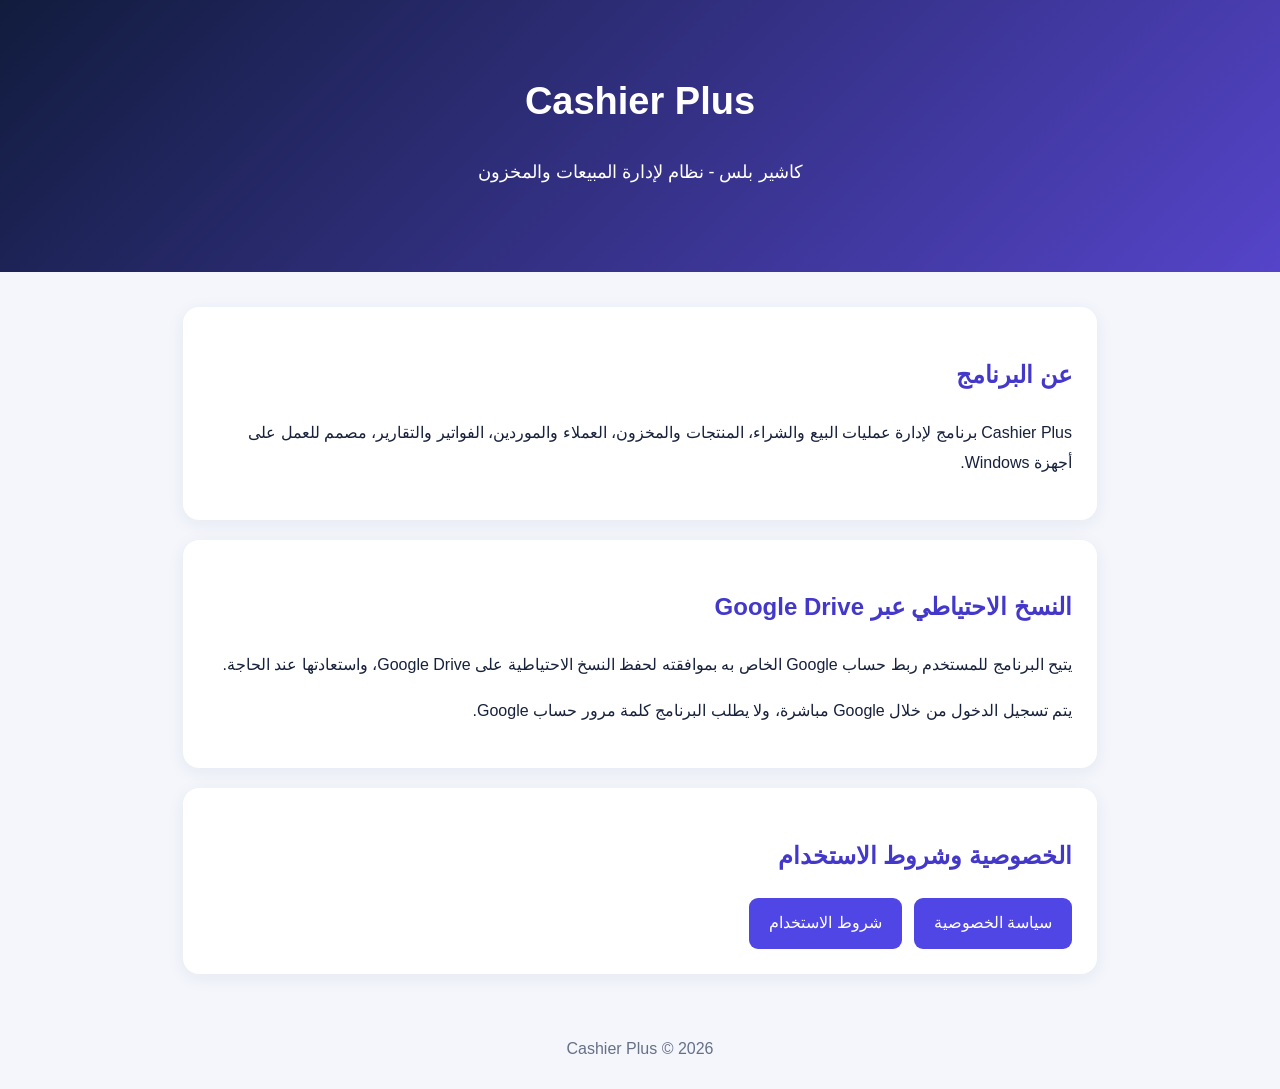
==== index.html @ 8d6c2226 "Create index.html" ====
<!DOCTYPE html>
<html lang="ar" dir="rtl">
<head>
  <meta charset="UTF-8">
  <meta name="viewport" content="width=device-width, initial-scale=1">
  <meta name="description" content="Cashier Plus - برنامج لإدارة المبيعات والمشتريات والمخزون">
  <title>Cashier Plus | كاشير بلس</title>
  <style>
    * { box-sizing: border-box; }
    body {
      margin: 0;
      font-family: Tahoma, Arial, sans-serif;
      background: #f4f6fc;
      color: #17213b;
      line-height: 1.9;
    }
    header {
      background: linear-gradient(135deg,#111c3d,#5544c9);
      color: white;
      text-align: center;
      padding: 65px 20px;
    }
    h1 { font-size: 38px; margin: 0; }
    header p { font-size: 18px; }
    main { max-width: 950px; margin: 35px auto; padding: 0 18px; }
    section {
      background: white;
      border-radius: 16px;
      padding: 25px;
      margin-bottom: 20px;
      box-shadow: 0 4px 18px #15244a10;
    }
    h2 { color: #4338ca; }
    .links { display: flex; gap: 12px; flex-wrap: wrap; }
    a.button {
      display: inline-block;
      background: #4f46e5;
      color: white;
      padding: 10px 20px;
      border-radius: 9px;
      text-decoration: none;
    }
    footer { text-align: center; padding: 25px; color: #667085; }
  </style>
</head>
<body>
  <header>
    <h1>Cashier Plus</h1>
    <p>كاشير بلس - نظام لإدارة المبيعات والمخزون</p>
  </header>

  <main>
    <section>
      <h2>عن البرنامج</h2>
      <p>
        Cashier Plus برنامج لإدارة عمليات البيع والشراء،
        المنتجات والمخزون، العملاء والموردين،
        الفواتير والتقارير، مصمم للعمل على أجهزة Windows.
      </p>
    </section>

    <section>
      <h2>النسخ الاحتياطي عبر Google Drive</h2>
      <p>
        يتيح البرنامج للمستخدم ربط حساب Google الخاص به
        بموافقته لحفظ النسخ الاحتياطية على Google Drive،
        واستعادتها عند الحاجة.
      </p>
      <p>
        يتم تسجيل الدخول من خلال Google مباشرة،
        ولا يطلب البرنامج كلمة مرور حساب Google.
      </p>
    </section>

    <section>
      <h2>الخصوصية وشروط الاستخدام</h2>
      <div class="links">
        <a class="button" href="privacy.html">سياسة الخصوصية</a>
        <a class="button" href="terms.html">شروط الاستخدام</a>
      </div>
    </section>
  </main>

  <footer>
    Cashier Plus &copy; 2026
  </footer>
</body>
</html>
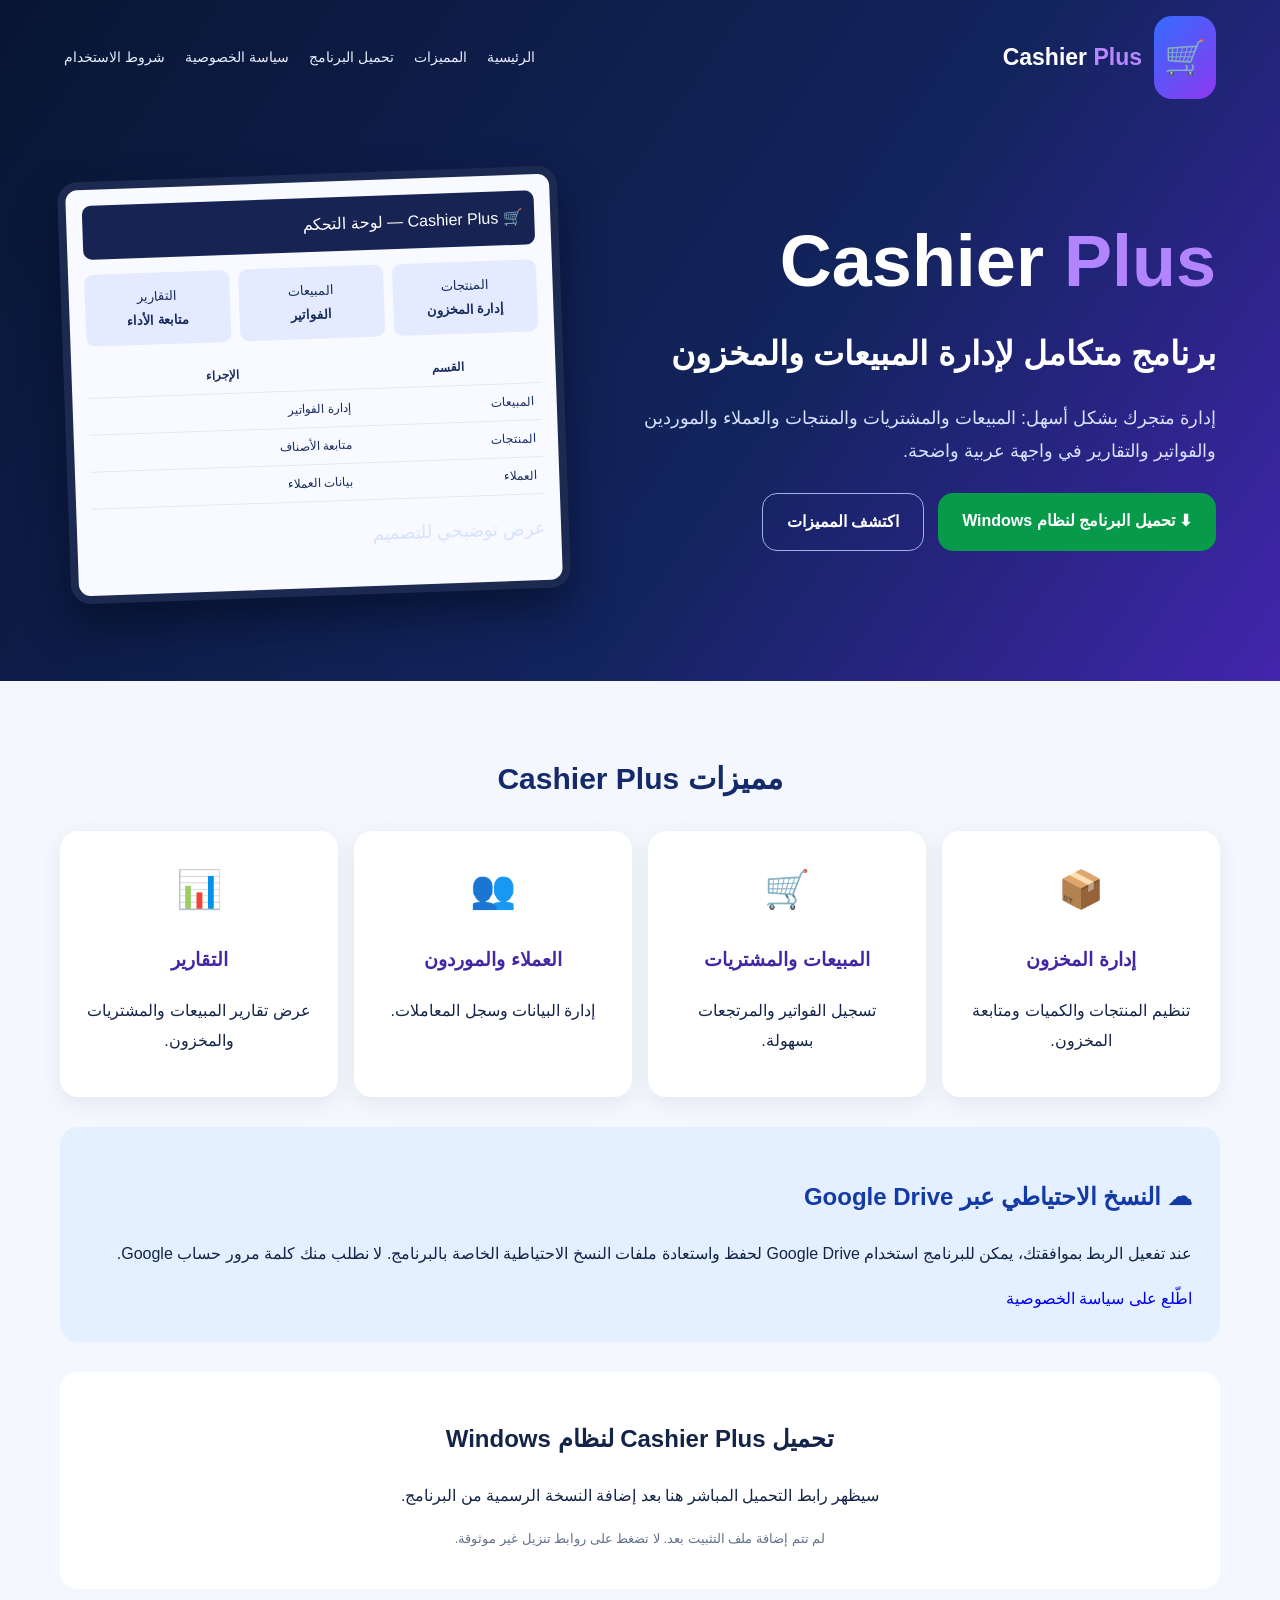
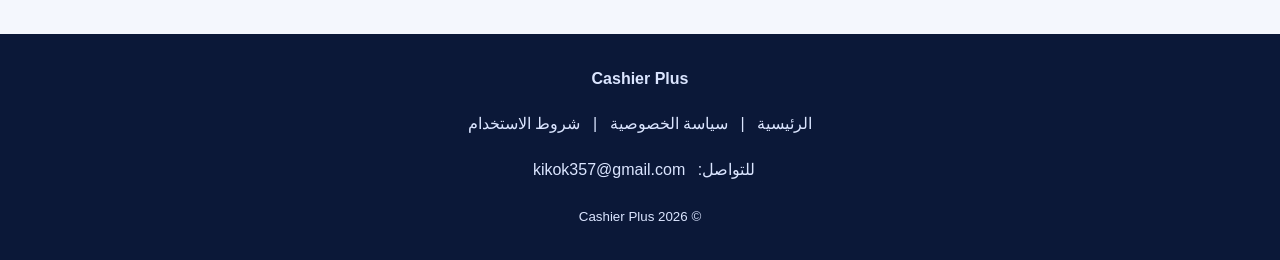
==== commit 4a544597: "Add files via upload" ====
--- a/index.html
+++ b/index.html
@@ -1,89 +1 @@
-
-<!DOCTYPE html>
-<html lang="ar" dir="rtl">
-<head>
-  <meta charset="UTF-8">
-  <meta name="viewport" content="width=device-width, initial-scale=1">
-  <meta name="description" content="Cashier Plus - برنامج لإدارة المبيعات والمشتريات والمخزون">
-  <title>Cashier Plus | كاشير بلس</title>
-  <style>
-    * { box-sizing: border-box; }
-    body {
-      margin: 0;
-      font-family: Tahoma, Arial, sans-serif;
-      background: #f4f6fc;
-      color: #17213b;
-      line-height: 1.9;
-    }
-    header {
-      background: linear-gradient(135deg,#111c3d,#5544c9);
-      color: white;
-      text-align: center;
-      padding: 65px 20px;
-    }
-    h1 { font-size: 38px; margin: 0; }
-    header p { font-size: 18px; }
-    main { max-width: 950px; margin: 35px auto; padding: 0 18px; }
-    section {
-      background: white;
-      border-radius: 16px;
-      padding: 25px;
-      margin-bottom: 20px;
-      box-shadow: 0 4px 18px #15244a10;
-    }
-    h2 { color: #4338ca; }
-    .links { display: flex; gap: 12px; flex-wrap: wrap; }
-    a.button {
-      display: inline-block;
-      background: #4f46e5;
-      color: white;
-      padding: 10px 20px;
-      border-radius: 9px;
-      text-decoration: none;
-    }
-    footer { text-align: center; padding: 25px; color: #667085; }
-  </style>
-</head>
-<body>
-  <header>
-    <h1>Cashier Plus</h1>
-    <p>كاشير بلس - نظام لإدارة المبيعات والمخزون</p>
-  </header>
-
-  <main>
-    <section>
-      <h2>عن البرنامج</h2>
-      <p>
-        Cashier Plus برنامج لإدارة عمليات البيع والشراء،
-        المنتجات والمخزون، العملاء والموردين،
-        الفواتير والتقارير، مصمم للعمل على أجهزة Windows.
-      </p>
-    </section>
-
-    <section>
-      <h2>النسخ الاحتياطي عبر Google Drive</h2>
-      <p>
-        يتيح البرنامج للمستخدم ربط حساب Google الخاص به
-        بموافقته لحفظ النسخ الاحتياطية على Google Drive،
-        واستعادتها عند الحاجة.
-      </p>
-      <p>
-        يتم تسجيل الدخول من خلال Google مباشرة،
-        ولا يطلب البرنامج كلمة مرور حساب Google.
-      </p>
-    </section>
-
-    <section>
-      <h2>الخصوصية وشروط الاستخدام</h2>
-      <div class="links">
-        <a class="button" href="privacy.html">سياسة الخصوصية</a>
-        <a class="button" href="terms.html">شروط الاستخدام</a>
-      </div>
-    </section>
-  </main>
-
-  <footer>
-    Cashier Plus &copy; 2026
-  </footer>
-</body>
-</html>
+<!doctype html><html lang="ar" dir="rtl"><head><meta charset="utf-8"><meta name="viewport" content="width=device-width,initial-scale=1"><meta name="description" content="Cashier Plus برنامج عربي لإدارة المبيعات والمشتريات والمخزون والعملاء والتقارير على Windows"><title>Cashier Plus | إدارة المبيعات والمخزون</title><link rel="stylesheet" href="style.css"></head><body><header><nav class="nav"><a class="brand" href="index.html"><span class="mark" aria-hidden="true">🛒</span><span>Cashier <span style="color:#b888ff">Plus</span></span></a><div class="links"><a href="index.html">الرئيسية</a><a href="#features">المميزات</a><a href="#download">تحميل البرنامج</a><a href="privacy.html">سياسة الخصوصية</a><a href="terms.html">شروط الاستخدام</a></div></nav><section class="hero"><div><h1>Cashier <span>Plus</span></h1><h2>برنامج متكامل لإدارة المبيعات والمخزون</h2><p>إدارة متجرك بشكل أسهل: المبيعات والمشتريات والمنتجات والعملاء والموردين والفواتير والتقارير في واجهة عربية واضحة.</p><div class="buttons"><a class="btn green" href="#download">⬇ تحميل البرنامج لنظام Windows</a><a class="btn ghost" href="#features">اكتشف المميزات</a></div></div><div class="preview" aria-label="عرض توضيحي للوحة التحكم، وليس لقطة فعلية من البرنامج"><div class="top">🛒 Cashier Plus — لوحة التحكم</div><div class="stats"><div>المنتجات<br><b>إدارة المخزون</b></div><div>المبيعات<br><b>الفواتير</b></div><div>التقارير<br><b>متابعة الأداء</b></div></div><table><tr><th>القسم</th><th>الإجراء</th></tr><tr><td>المبيعات</td><td>إدارة الفواتير</td></tr><tr><td>المنتجات</td><td>متابعة الأصناف</td></tr><tr><td>العملاء</td><td>بيانات العملاء</td></tr></table><p class="notice">عرض توضيحي للتصميم</p></div></section></header><main><h2 class="section-title" id="features">مميزات Cashier Plus</h2><div class="features"><article class="feature"><div class="emoji">📦</div><h3>إدارة المخزون</h3><p>تنظيم المنتجات والكميات ومتابعة المخزون.</p></article><article class="feature"><div class="emoji">🛒</div><h3>المبيعات والمشتريات</h3><p>تسجيل الفواتير والمرتجعات بسهولة.</p></article><article class="feature"><div class="emoji">👥</div><h3>العملاء والموردون</h3><p>إدارة البيانات وسجل المعاملات.</p></article><article class="feature"><div class="emoji">📊</div><h3>التقارير</h3><p>عرض تقارير المبيعات والمشتريات والمخزون.</p></article></div><section class="backup"><h2>☁ النسخ الاحتياطي عبر Google Drive</h2><p>عند تفعيل الربط بموافقتك، يمكن للبرنامج استخدام Google Drive لحفظ واستعادة ملفات النسخ الاحتياطية الخاصة بالبرنامج. لا نطلب منك كلمة مرور حساب Google.</p><a href="privacy.html">اطّلع على سياسة الخصوصية</a></section><section class="download" id="download"><h2>تحميل Cashier Plus لنظام Windows</h2><p>سيظهر رابط التحميل المباشر هنا بعد إضافة النسخة الرسمية من البرنامج.</p><p class="notice">لم تتم إضافة ملف التثبيت بعد. لا تضغط على روابط تنزيل غير موثوقة.</p><!-- عند توفر رابط تنزيل رسمي، استبدل هذا التعليق بزر تحميل يشير إلى ملف التثبيت --></section></main><footer><strong>Cashier Plus</strong><p><a href="index.html">الرئيسية</a> | <a href="privacy.html">سياسة الخصوصية</a> | <a href="terms.html">شروط الاستخدام</a></p><p>للتواصل: <a href="mailto:kikok357@gmail.com">kikok357@gmail.com</a></p><small>© 2026 Cashier Plus</small></footer></body></html>
--- a/style.css
+++ b/style.css
@@ -0,0 +1 @@
+:root{--navy:#0a1637;--purple:#7140ed;--blue:#2457e8}*{box-sizing:border-box}html{scroll-behavior:smooth}body{margin:0;font-family:Tahoma,Arial,sans-serif;background:#f4f7fd;color:#142448;line-height:1.85}a{text-decoration:none}header{background:linear-gradient(125deg,#081633,#12245d 60%,#4225ad);color:white;padding:16px max(5%,calc((100% - 1200px)/2)) 85px}.nav{display:flex;justify-content:space-between;align-items:center;gap:20px;flex-wrap:wrap}.brand{font-size:23px;font-weight:800;color:#fff;display:flex;align-items:center;gap:12px}.mark{background:linear-gradient(135deg,#346cff,#8d38ef);border-radius:18px;padding:10px;font-size:34px}.links{display:flex;gap:20px;flex-wrap:wrap}.links a{color:#e8edff;font-size:14px}.hero{max-width:1200px;margin:75px auto 0;display:grid;grid-template-columns:1.1fr .9fr;align-items:center;gap:40px}.hero h1{font-size:clamp(42px,6vw,72px);margin:0;line-height:1.2;direction:ltr;text-align:right}.hero h1 span{color:#b285ff}.hero h2{font-size:clamp(23px,3vw,33px);margin:18px 0}.hero p{color:#d7e2ff;font-size:18px}.buttons{display:flex;gap:14px;flex-wrap:wrap;margin-top:25px}.btn{display:inline-block;padding:13px 24px;border-radius:15px;color:white;background:#6334df;font-weight:bold}.btn.green{background:#079a4a}.btn.ghost{border:1px solid #a2b1e9;background:transparent}.preview{border:8px solid #1c2950;background:#f8faff;border-radius:20px;padding:16px;box-shadow:0 22px 40px #02091a88;color:#182c5e;transform:rotate(-2deg)}.preview .top{background:#172453;color:white;padding:12px;border-radius:9px}.stats{display:grid;grid-template-columns:repeat(3,1fr);gap:9px;margin:15px 0}.stats div{background:#e5ebff;border-radius:9px;padding:12px;text-align:center;font-size:13px}.preview table{width:100%;font-size:12px;border-collapse:collapse}.preview td,.preview th{padding:7px;border-bottom:1px solid #e5e8f0}main{max-width:1200px;margin:auto;padding:45px 20px}.section-title{text-align:center;font-size:30px;color:#142a6a}.features{display:grid;grid-template-columns:repeat(4,1fr);gap:16px}.feature{background:#fff;border-radius:18px;padding:25px;box-shadow:0 6px 22px #172b5c13;text-align:center}.feature .emoji{font-size:37px}.feature h3{color:#4326a6}.backup{background:#e4efff;border-radius:18px;padding:28px;margin-top:30px}.backup h2{color:#143aa6}.download{background:#fff;border-radius:18px;padding:25px;margin-top:30px;text-align:center}footer{background:#0b1838;color:#dbe5ff;text-align:center;padding:30px 20px}footer a{color:#dbe5ff;margin:0 8px}.notice{font-size:13px;color:#62718b}@media(max-width:850px){.hero{grid-template-columns:1fr;margin-top:45px}.features{grid-template-columns:repeat(2,1fr)}.preview{transform:none}}@media(max-width:500px){.features{grid-template-columns:1fr}.stats{grid-template-columns:1fr}.links{gap:12px}.hero h1{text-align:center}}
